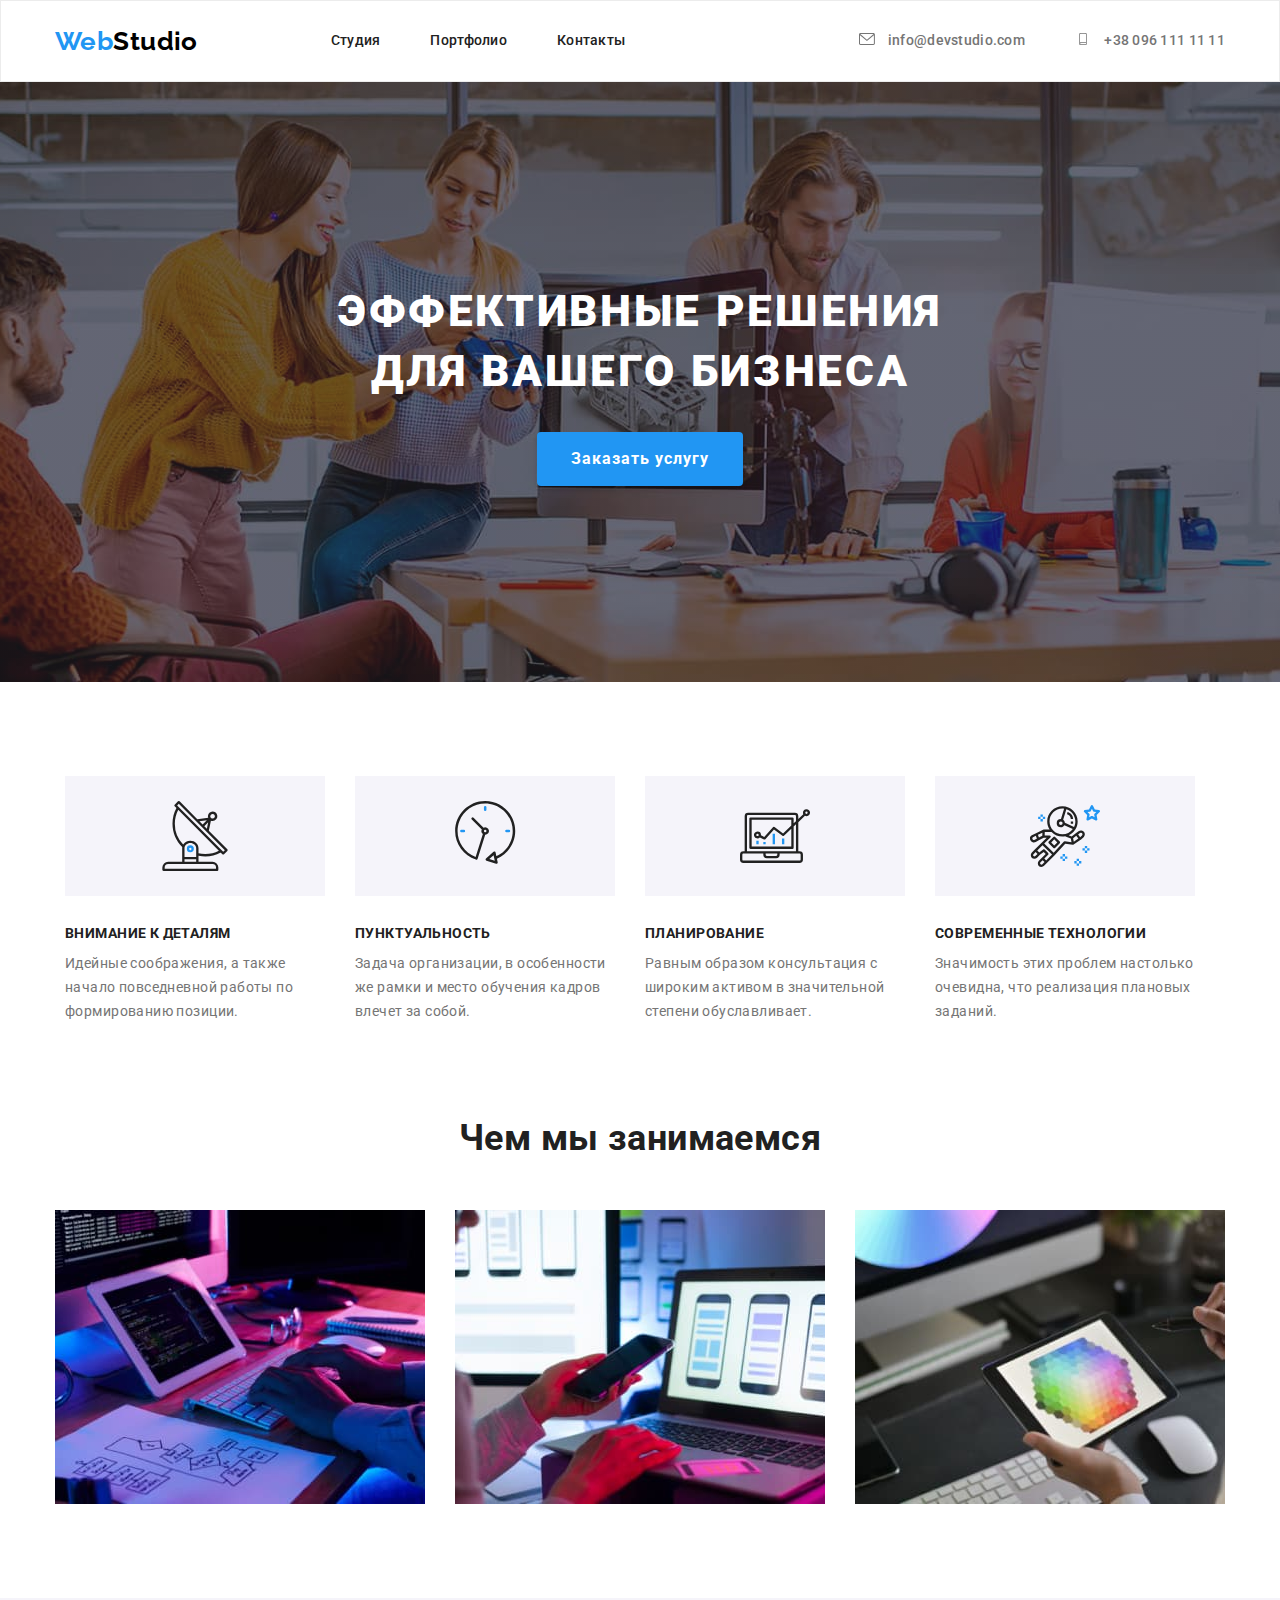
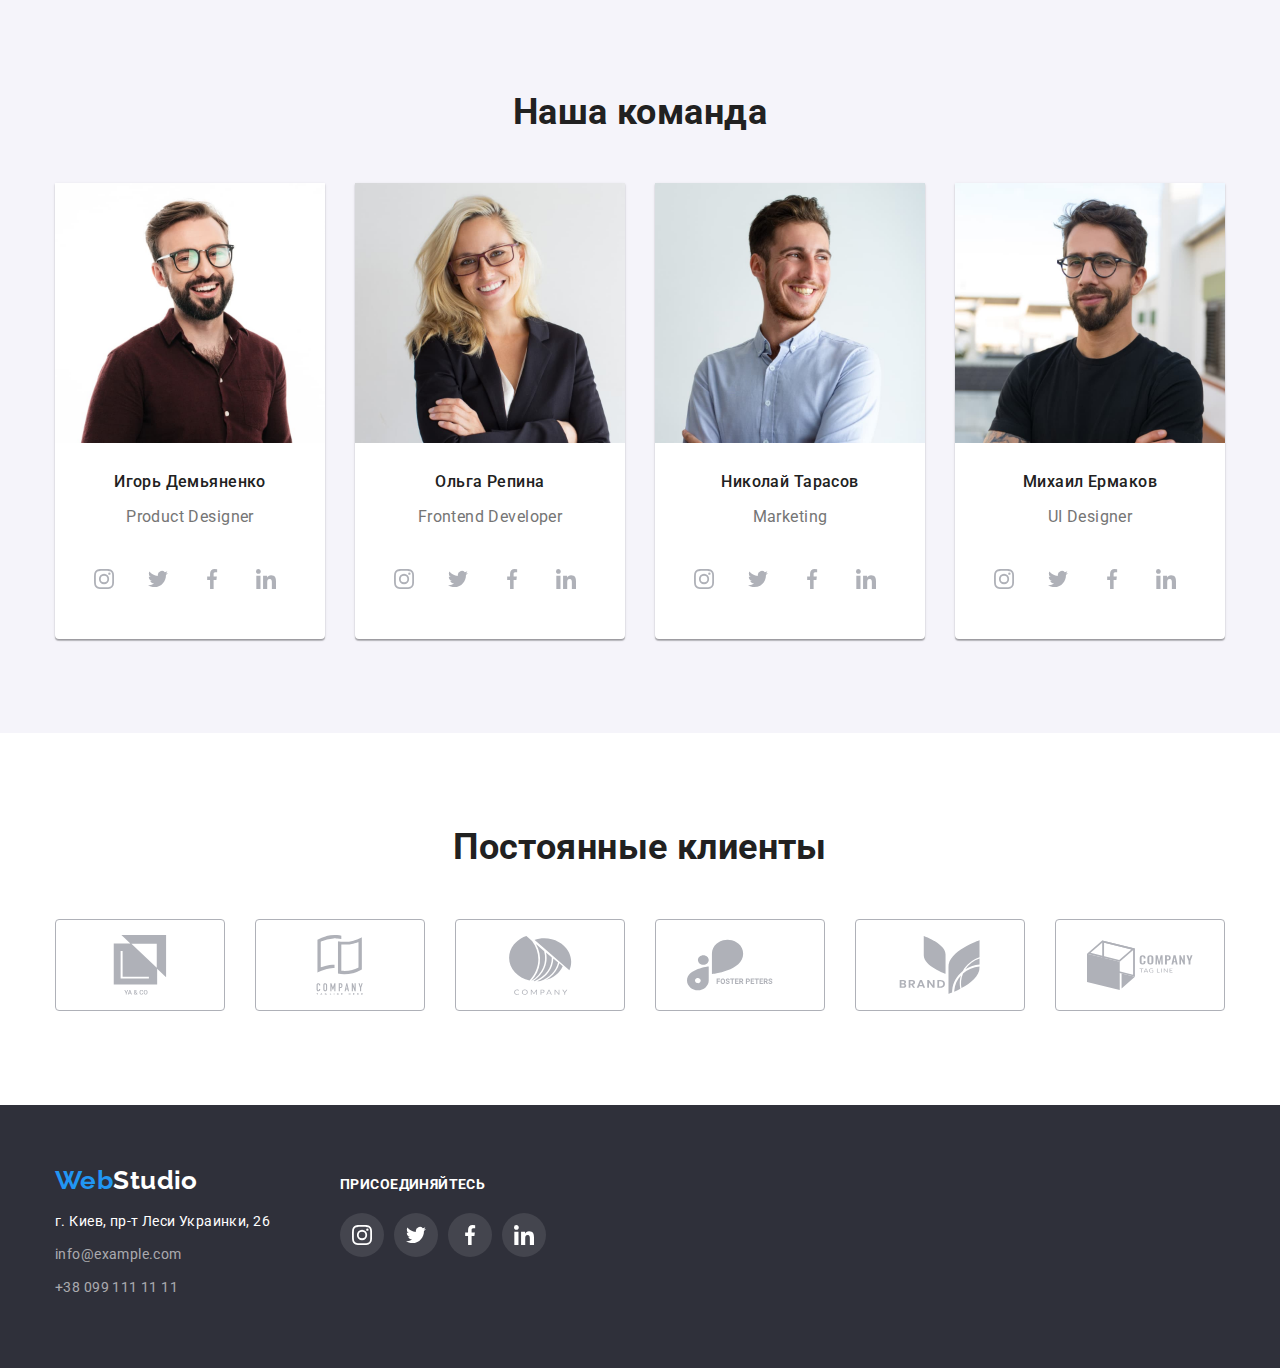
==== index.html @ 0ee46c75 "Копирование ДЗ/4" ====
<!DOCTYPE html>
<html lang="ru">
<head>
    <meta charset="UTF-8">
    <meta http-equiv="X-UA-Compatible" content="IE=edge">
    <meta name="viewport" content="width=device-width, initial-scale=1.0">
    <title lang="en">WebStudio</title>
    <link href="https://fonts.googleapis.com/css2?family=Raleway:wght@700&family=Roboto:wght@400;500;700;900&display=swap" rel="stylesheet"/>
    <link rel="stylesheet" href="https://cdnjs.cloudflare.com/ajax/libs/modern-normalize/1.1.0/modern-normalize.min.css"/>
    <link rel="stylesheet" href="./css/styles.css"/>
</head>

    <body>

    <!-- Шапка сайта -->
    <header class="page-header">
    <div class="container navigation">
    <nav class="navigation">
     <a class="logo-header" href="./index.html" lang="en"><span class="web">Web</span>Studio</a>
        <ul class="site-nav list">
            <li class="nav-item"><a class="nav-link" href="./index.html">Студия</a></li>
            <li class="nav-item"><a class="nav-link" href="./portfolio.html">Портфолио</a></li>
            <li class="nav-item"><a class="nav-link" href="">Контакты</a></li>
        </ul>
        </nav>

        <ul class="contacts">
            <li class="item">
                <a class="link" href="mailto:info@devstudio.com">
                    <svg class="link-icon" width="16" height="12">
                        <use href="./images/sprite.svg#envelope"></use>
                    </svg>
                    info@devstudio.com</a>
            </li>

            <li class="item">
                <a class="link" href="tel:+380961111111">
                    <svg class="link-icon" width="16" height="12">
                        <use href="./images/sprite.svg#smartphone"></use>
                    </svg>
                    +38 096 111 11 11</a>
            </li>
        </ul>
    </div>
    </header>

    <!-- Main section -->
    <main class="main">
    <!-- Герой -->
    <section class="hero">
        <div class="container">
            <h1 class="hero-title">Эффективные решения <br/>для вашего бизнеса</h1>
            <button class="hero-button" type="button">Заказать услугу</button>
        </div>
    </section>

    <!-- Особенности -->
    <section class="section">
        <div class="container">
            <h2 class="hide">Особенности</h2>
            <!-- скрыть -->
            <ul class="features">
                <li class="features-list ">
                    <div class="thumb">
                        <svg class ="thumb-icon" width="70" height="70">
                            <use href="./images/sprite.svg#antenna"></use>
                        </svg>
                    </div>
                <h3 class="features-title">Внимание к деталям</h3>
                <p class="features-text">Идейные соображения, а также начало повседневной работы по формированию позиции.</p>
                </li>

                <li class="features-list">
                    <div class="thumb">
                        <svg class="thumb-icon" width="70" height="70">
                            <use href="./images/sprite.svg#clock"></use>
                        </svg>
                    </div>
                <h3 class="features-title">Пунктуальность</h3>
                <p class="features-text">Задача организации, в особенности же рамки и место обучения кадров влечет за собой.</p>
                </li>

                <li class="features-list">
                    <div class="thumb">
                        <svg class="thumb-icon" width="70" height="70">
                            <use href="./images/sprite.svg#diagram"></use>
                        </svg>
                    </div>
                <h3 class="features-title">Планирование</h3>
                <p class="features-text">Равным образом консультация с широким активом в значительной степени обуславливает.</p>
                </li>
                
                <li class="features-list">
                    <div class="thumb">
                        <svg class="thumb-icon" width="70" height="70">
                            <use href="./images/sprite.svg#astronaut"></use>
                        </svg>
                    </div>
                <h3 class="features-title">Современные технологии</h3>
                <p class="features-text">Значимость этих проблем настолько очевидна, что реализация плановых заданий.</p>
                </li>
            </ul>
        </div>
    </section>

    <!-- Вид работы -->
    <section class="section work">
        <div class="container">
            <h2 class="work-title">Чем мы занимаемся</h2>
            <ul class="work-list">
                <li class="work-item">
                    <img src="./images/box1.jpg" alt="разработчик пишет код" width="370" height="294">
                </li>

                <li class="work-item" >
                    <img src="./images/box2.jpg" alt="сотрудник создает мобильное приложение" width="370" height="294">
                </li>

                <li class="work-item">
                    <img src="./images/box3.jpg" alt="сотрудник работает с цветовой палитрой для дизайна" width="370" height="294">
                </li>
            </ul>
        </div>
    </section>

    <!-- Команда -->
    <section class="section team">
        <div class="container">
            <h2 class="team-title">Наша команда</h2>
            <ul class="team-list">
                <li class="team-item">
                    <div class="team-card">
                    <a class="team-img" href=""><img src="./images/img1.jpg" alt="Игорь Демьяненко" width="270" height="260"></a>
                    </div>
                    <h3 class="employee">Игорь Демьяненко</h3>
                    <p class="team-text" lang="en">Product Designer</p>

                    <div class="team-link">
                    <a href="">
                    <svg class="team-icon" width="44" height="44">
                        <use width="20" height="20" x="12" y="12" href="./images/sprite.svg#instagram"></use>
                    </svg>
                    </a>

                    <a href="">
                    <svg class="team-icon" width="44" height="44">
                        <use width="20" height="20" x="12" y="12" href="./images/sprite.svg#twitter" ></use>
                    </svg>
                    </a>

                    <a href="">
                    <svg class="team-icon" width="44" height="44">
                        <use width="20" height="20" x="12" y="12" href="./images/sprite.svg#facebook"></use>
                    </svg>
                    </a>

                    <a href="">
                    <svg class="team-icon" width="44" height="44">
                        <use width="20" height="20" x="12" y="12" href="./images/sprite.svg#linkedin"></use>
                    </svg>
                    </a>
                    </div>
                </li>

                <li class="team-item">
                    <div class="team-card">
                    <a class="team-img" href=""><img src="./images/img2.jpg" alt="Ольга Репина" width="270" height="260"></a>
                    </div>
                    <h3 class="employee">Ольга Репина</h3>
                    <p class="team-text" lang="en">Frontend Developer</p>

                    <div class="team-link">
                        <a href="">
                            <svg class="team-icon" width="44" height="44">
                                <use width="20" height="20" x="12" y="12" href="./images/sprite.svg#instagram"></use>
                            </svg>
                        </a>
                    
                        <a href="">
                            <svg class="team-icon" width="44" height="44">
                                <use width="20" height="20" x="12" y="12" href="./images/sprite.svg#twitter"></use>
                            </svg>
                        </a>
                    
                        <a href="">
                            <svg class="team-icon" width="44" height="44">
                                <use width="20" height="20" x="12" y="12" href="./images/sprite.svg#facebook"></use>
                            </svg>
                        </a>
                    
                        <a href="">
                            <svg class="team-icon" width="44" height="44">
                                <use width="20" height="20" x="12" y="12" href="./images/sprite.svg#linkedin"></use>
                            </svg>
                        </a>
                    </div>
                </li>

                <li class="team-item">
                    <div class="team-card">
                    <a class="team-img" href=""><img src="./images/img3.jpg" alt="Николай Тарасов" width="270" height="260"></a>
                    </div>
                    <h3 class="employee">Николай Тарасов</h3>
                    <p class="team-text" lang="en">Marketing</p>

                    <div class="team-link">
                        <a href="">
                            <svg class="team-icon" width="44" height="44">
                                <use width="20" height="20" x="12" y="12" href="./images/sprite.svg#instagram"></use>
                            </svg>
                        </a>
                    
                        <a href="">
                            <svg class="team-icon" width="44" height="44">
                                <use width="20" height="20" x="12" y="12" href="./images/sprite.svg#twitter"></use>
                            </svg>
                        </a>
                    
                        <a href="">
                            <svg class="team-icon" width="44" height="44">
                                <use width="20" height="20" x="12" y="12" href="./images/sprite.svg#facebook"></use>
                            </svg>
                        </a>
                    
                        <a href="">
                            <svg class="team-icon" width="44" height="44">
                                <use width="20" height="20" x="12" y="12" href="./images/sprite.svg#linkedin"></use>
                            </svg>
                        </a>
                    </div>
                </li>

                <li class="team-item">
                    <div class="team-card">
                    <a class="team-img" href=""><img src="./images/img4.jpg" alt="Михаил Ермаков" width="270" height="260"></a>
                    </div>
                    <h3 class="employee">Михаил Ермаков</h3>
                    <p class="team-text" lang="en">UI Designer</p>

                    <div class="team-link">
                        <a href="">
                            <svg class="team-icon" width="44" height="44">
                                <use width="20" height="20" x="12" y="12" href="./images/sprite.svg#instagram"></use>
                            </svg>
                        </a>
                    
                        <a href="">
                            <svg class="team-icon" width="44" height="44">
                                <use width="20" height="20" x="12" y="12" href="./images/sprite.svg#twitter"></use>
                            </svg>
                        </a>
                    
                        <a href="">
                            <svg class="team-icon" width="44" height="44">
                                <use width="20" height="20" x="12" y="12" href="./images/sprite.svg#facebook"></use>
                            </svg>
                        </a>
                    
                        <a href="">
                            <svg class="team-icon" width="44" height="44">
                                <use width="20" height="20" x="12" y="12" href="./images/sprite.svg#linkedin"></use>
                            </svg>
                        </a>
                    </div>
                </li>
            </ul>
        </div>
    </section>

    <!-- Клиенты -->
    <section class="section">
        <div class="container">
            <h2 class="client-title">Постоянные клиенты</h2>
                <ul class="client-list">
                    <li class="client-item">
                    <a class="client-link" href="">
                        <svg class="client-icon" width="106" height="60">
                            <use href="./images/sprite.svg#client1"></use>
                        </svg>
                    </a>
                    </li>

                    <li class="client-item"> 
                        <a class="client-link" href="">
                        <svg class="client-icon" width="106" height="60">
                            <use href="./images/sprite.svg#client2"></use>
                        </svg>
                        </a>
                    </li>

                    <li class="client-item" >
                        <a class="client-link" href="">
                        <svg class="client-icon" width="106" height="60">
                            <use href="./images/sprite.svg#client3"></use>
                        </svg>
                        </a>
                    </li>

                    <li class="client-item">
                        <a class="client-link" href="">
                        <svg class="client-icon" width="106" height="60">
                            <use href="./images/sprite.svg#client4"></use>
                        </svg>
                        </a>
                    </li>

                    <li class="client-item">
                        <a class="client-link" href="">
                        <svg class="client-icon" width="106" height="60">
                            <use href="./images/sprite.svg#client5"></use>
                        </svg>
                        </a>
                    </li>

                    <li class="client-item">
                        <a class="client-link" href="">
                        <svg class="client-icon" width="106" height="60">
                            <use href="./images/sprite.svg#client6"></use>
                        </svg>
                        </a>
                    </li>
                </ul>
        </div>
    </section>
    </main>

    <!-- Подвал -->
    <footer class="page-footer">
        <div class="container footer">

        <div class="contact">
        <a class="logo-footer" href="./index.html" lang="en"><span class="web">Web</span>Studio</a>
        <address>
        <ul class="contacts-footer">
            <li class="footer-item">
                <a class="footer-link" href="https://goo.gl/maps/CdvJLRiEL6Q8Smko8"
                target="_blank" rel="noreferrer noopener">
                <span class="location">г. Киев, пр-т Леси Украинки, 26</span></a>
            </li>

            <li class="footer-item">
                <a class="footer-link" href="mailto:info@example.com">info@example.com</a>
            </li>

            <li class="footer-item">
                <a class="footer-link" href="tel:+380991111111">+38 099 111 11 11</a>
            </li>
        </ul>
        </address>
        </div>

        <div class="footer-social">
        <p class="join-title">присоединяйтесь</p>
        <ul class="join">
            <li class="join-item">
            <a class="join-link" href="">
                <svg class="join-icon" width="44" height="44">
                    <use width="20" height="20" x="12" y="12" href="./images/sprite.svg#instagram"></use>
                </svg>
            </a>
            </li>
        
            <li class="join-item">
            <a class="join-link" href="">
                <svg class="join-icon" width="44" height="44">
                    <use width="20" height="20" x="12" y="12" href="./images/sprite.svg#twitter"></use>
                </svg>
            </a>
            </li>

            <li class="join-item">
            <a class="join-link" href="">
                <svg class="join-icon" width="44" height="44">
                    <use width="20" height="20" x="12" y="12" href="./images/sprite.svg#facebook"></use>
                </svg>
            </a>
            </li>

            <li class="join-item">
            <a class="join-link" href="">
                <svg class="join-icon" width="44" height="44">
                    <use width="20" height="20" x="12" y="12" href="./images/sprite.svg#linkedin"></use>
                </svg>
            </a>
            </li>
        </ul>
        </div>

        </div>
    </footer>

    </body>
</html>
---- css/styles.css ----
:root {
  --logo-color: #000000;
  --title-color: #212121;
  --text-color: #757575;
  --white-color: #ffffff;
  --accent-color: #2196f3;
  --secondary-color: #2f303a;
  --background-color: #f5f4fa;
  --border-color: #ececec;
}

/* HTML box */
html {
  box-sizing: border-box;
}

*,
*::before,
*::after {
  box-sizing: inherit;
}

/* Container */
.container {
  width: 1200px;
  margin: auto;
  padding-right: 15px;
  padding-left: 15px;
}

/* Section */
.section {
  padding-top: 94px;
  padding-bottom: 94px;
}

/* BODY */
body {
  background-color: var(--white-color);
  color: var(--text-color);
  font-family: Roboto, sans-serif;
  font-size: 14px;
  line-height: 1.71;
  letter-spacing: 0.03em;
}

li {
  list-style: none;
}

a {
  text-decoration: none;
}

img {
  display: block;
  max-width: 100%;
  height: auto;
}

.hide {
  display: none;
}

/* Header */
.page-header {
  border: 1px solid var(--border-color);
}

/* Logo */
.navigation {
  display: flex;
  align-items: center;
  height: 80px;
}

.logo-header {
  color: var(--logo-color);
  font-family: Raleway, sans-serif;
  font-weight: 700;
  font-size: 26px;
  line-height: 1.19;

  margin-bottom: 0px;
}

.web {
  color: var(--accent-color);
  font-family: Raleway, sans-serif;
}

/* Site nav */
.site-nav {
  display: flex;
  margin-left: 93px;
}

.site-nav .nav-item + .nav-item {
  margin-left: 50px;
}

.site-nav .nav-link {
  color: var(--title-color);
  font-weight: 500;
  font-size: 14px;
  line-height: 1.14;
  letter-spacing: 0.02em;

  display: block;
  margin-bottom: 0px;
}

.site-nav .nav-link:hover,
.site-nav .nav-link:focus,
.contacts .link:hover,
.contacts .link:focus {
  color: var(--accent-color);
  fill: #2196f3;
}

/* Contacts */
.contacts .item + .item {
  margin-left: 50px;
}

.contacts .link-icon {
  margin-right: 10px;
}

.contacts {
  display: flex;
  margin-top: 0;
  margin-bottom: 0;
  margin-left: auto;
}

.contacts .link {
  color: var(--text-color);
  font-weight: 500;
  font-size: 14px;
  line-height: 1.14;
  letter-spacing: 0.02em;

  fill: #757575;
}

/* Стили для index.html */

/* Hero */
.hero {
  background-color: var(--secondary-color);
  max-width: 1600px;
  height: 600px;
  text-align: center;
  margin: 0 auto;
  padding: 200px 0px;

  background-image: linear-gradient(to right, rgba(47, 48, 58, 0.4), rgba(47, 48, 58, 0.4)),
    url(../images/bg.img.jpg);
  background-size: cover;
  background-repeat: no-repeat;
  background-position: center;
}

.hero-title {
  color: var(--white-color);
  font-weight: 900;
  font-size: 44px;
  line-height: 1.36;
  letter-spacing: 0.06em;
  text-transform: uppercase;

  margin-top: 0;
  margin-bottom: 30px;
}

/* Button */
.hero-button {
  background-color: var(--accent-color);
  color: var(--white-color);
  font-weight: 700;
  font-size: 16px;
  line-height: 1.87;
  text-align: center;
  letter-spacing: 0.06em;

  display: block;
  cursor: pointer;
  border-radius: 4px;
  margin-right: auto;
  margin-left: auto;
  padding: 10px 32px;
  min-width: 200px;
  border-color: transparent;
  box-shadow: 0px 4px 4px rgba(0, 0, 0, 0.15);
}

.hero-button:hover,
.hero-button:focus {
  border-radius: 4px;
  background-color: #188ce8;
  box-shadow: 0px 4px 4px rgba(0, 0, 0, 0.15);
}

/* Features */
.features {
  display: flex;
  flex-wrap: wrap;
  margin-top: 0;
  margin-bottom: 0;
  margin-left: -30px;
}

.features > .features-list {
  flex-basis: calc(100% / 4 - 30px);
}

.features > .features-list + .features-list {
  margin-left: 30px;
}

.thumb {
  content: '';
  display: flex;
  flex-direction: column;
  justify-content: center;
  align-items: center;
  height: 120px;
  margin-bottom: 30px;
  background-color: var(--background-color);
}

.features-title {
  color: var(--title-color);
  font-weight: 700;
  font-size: 14px;
  line-height: 1.14;
  text-transform: uppercase;

  margin-top: 0;
  margin-bottom: 10px;
}

.features-text {
  color: var(--text-color);
  font-size: 14px;
  line-height: 1.71;

  margin-top: 0;
  margin-bottom: 0;
}

/* Type of work */
.work {
  padding-top: 0;
}

.work-list {
  display: flex;
  margin-top: 0;
  margin-bottom: 0;
  padding-left: 0;
}

.work-list > .work-item + .work-item {
  margin-left: 30px;
}

.work-title {
  color: var(--title-color);
  font-weight: 700;
  font-size: 36px;
  line-height: 1.16;
  text-align: center;

  margin-top: 0;
  margin-bottom: 50px;
}

/* Team */
.team-title {
  color: var(--title-color);
  font-weight: 700;
  font-size: 36px;
  line-height: 1.16;
  text-align: center;

  margin-top: 0;
  margin-bottom: 50px;
}

.team {
  background-color: var(--background-color);
}

.team-list {
  display: flex;
  flex-wrap: wrap;
  margin: -15px;
  padding: 0;
}

.team-list > .team-item {
  width: 270px;
  margin: 15px;
  background-color: var(--white-color);
  box-shadow: 0px 1px 3px rgba(0, 0, 0, 0.12), 0px 1px 1px rgba(0, 0, 0, 0.14),
    0px 2px 1px rgba(0, 0, 0, 0.2);
  border-radius: 0px 0px 4px 4px;
}

.employee {
  color: var(--title-color);
  font-weight: 500;
  font-size: 16px;
  line-height: 1.18;
  text-align: center;

  margin-top: 30px;
  margin-bottom: 10px;
}

.team-text {
  color: var(--text-color);
  font-size: 16px;
  line-height: 1.18;
  text-align: center;

  margin-bottom: 30px;
}

/* Social links */
.team-link {
  display: flex;
  justify-content: center;
  margin-bottom: 30px;
}

.team-icon {
  border-radius: 50%;
  margin-right: 10px;
  fill: #afb1b8;
}

.team-icon:hover,
.team-icon:focus {
  fill: #ffffff;
  background: #2196f3;
}

/* Client */
.client-title {
  color: var(--title-color);
  font-weight: 700;
  font-size: 36px;
  line-height: 1.16;
  text-align: center;

  margin-top: 0;
  margin-bottom: 50px;
}

.client-list {
  display: flex;
  justify-content: center;
  margin: 0;
  margin-left: -30px;
  padding-left: 0;
}

.client-list .client-item {
  flex-basis: calc(100 / 6 -30px);
  margin-left: 30px;
}

.client-list .client-link {
  width: 170px;
  height: 92px;
  border: 1px solid #afb1b8;
  border-radius: 4px;
  box-sizing: border-box;
  display: flex;
  justify-content: center;
  align-items: center;
}

.client-list .client-link {
  fill: #afb1b8;
}

.client-list .client-link:hover,
.client-list .client-link:focus {
  border: 1px solid #2196f3;
  fill: #2196f3;
}

/* Стили для portfolio.html*/

/* Portfolio buttons */
.filter {
  color: var(--title-color);
  font-weight: 500;
  font-size: 16px;
  line-height: 1.62;
  text-align: center;
  letter-spacing: 0.03em;

  display: flex;
  justify-content: center;
}

.filter .btn {
  margin-top: 94px;
  margin-right: 8px;
}

.btn {
  border-radius: 4px;
  padding: 6px 22px;
  border-color: transparent;
  box-shadow: 0px 3px 1px rgba(0, 0, 0, 0.1), 0px 1px 2px rgba(0, 0, 0, 0.08),
    0px 2px 2px rgba(0, 0, 0, 0.12);
}

.filter :hover,
.filter :focus {
  background-color: var(--accent-color);
  color: var(--white-color);
  cursor: pointer;
  border-radius: 4px;
}

/* Portfolio */
.card-set {
  display: flex;
  flex-wrap: wrap;
  margin: -15px;
  padding: 0;
  /* flex-basis: calc(100 / 3 - 30px); */
}

.card-set > .card-item {
  width: 370px;
  margin: 15px;
  border: 1px solid var(--border-color);
}

.card-set > .card-item:hover {
  background-color: var(--white-color);
  box-shadow: 0px 1px 3px rgba(0, 0, 0, 0.12), 0px 1px 1px rgba(0, 0, 0, 0.14),
    0px 2px 1px rgba(0, 0, 0, 0.2);
  border-radius: 0px 0px 4px 4px;
}

.card-content {
  padding: 20px 24px;
}

.portfolio-title {
  color: var(--title-color);
  font-weight: 700;
  font-size: 18px;
  line-height: 2;
  letter-spacing: 0.06em;

  margin: 0;
  padding-top: 0;
  padding-bottom: 4px;
}

.portfolio-text {
  color: var(--text-color);
  font-size: 16px;
  line-height: 1.87;
  letter-spacing: 0.03em;

  margin: 0;
  padding-bottom: 0;
}

/* Footer */
.page-footer {
  background-color: var(--secondary-color);
  padding: 60px 0;
}

.logo-footer {
  color: var(--white-color);
  font-family: Raleway, sans-serif;
  font-weight: 700;
  font-size: 26px;
  line-height: 1.19;
  text-decoration: none;
  display: block;
}

.container.footer {
  display: flex;
  flex-wrap: wrap;
}

.footer-social {
  margin-top: 12px;
  margin-left: 70px;
}

.contacts-footer {
  margin-bottom: 0;
  padding-left: 0;
}

.contacts-footer .footer-link:hover,
.contacts-footer .footer-link:focus {
  color: var(--accent-color);
}

.location {
  color: var(--white-color);
  font-style: normal;
  font-size: 14px;
  line-height: 1.71;

  margin-top: 20px;
}

.contacts-footer .footer-link {
  color: rgba(255, 255, 255, 0.6);
  font-style: normal;
  font-size: 14px;
  line-height: 1.71;

  display: inline-block;
  margin-bottom: 9px;
}

/* Join */
.join-title {
  color: var(--white-color);
  font-weight: 700;
  font-size: 14px;
  line-height: 1.14;
  letter-spacing: 0.03em;
  text-transform: uppercase;
  margin-top: 0;
  margin-bottom: 20px;
}

.join {
  display: flex;
  flex-wrap: wrap;
  justify-content: center;
  margin: 0;
  padding: 0;
}

.join .join-item:not(:last-child) {
  margin-right: 10px;
}

.join-icon {
  border-radius: 50%;
  fill: #ffffff;
  background: rgba(255, 255, 255, 0.1);
}

.join-icon:hover,
.join-icon:focus {
  background: #2196f3;
  filter: drop-shadow(0px 4px 4px rgba(0, 0, 0, 0.25));
}
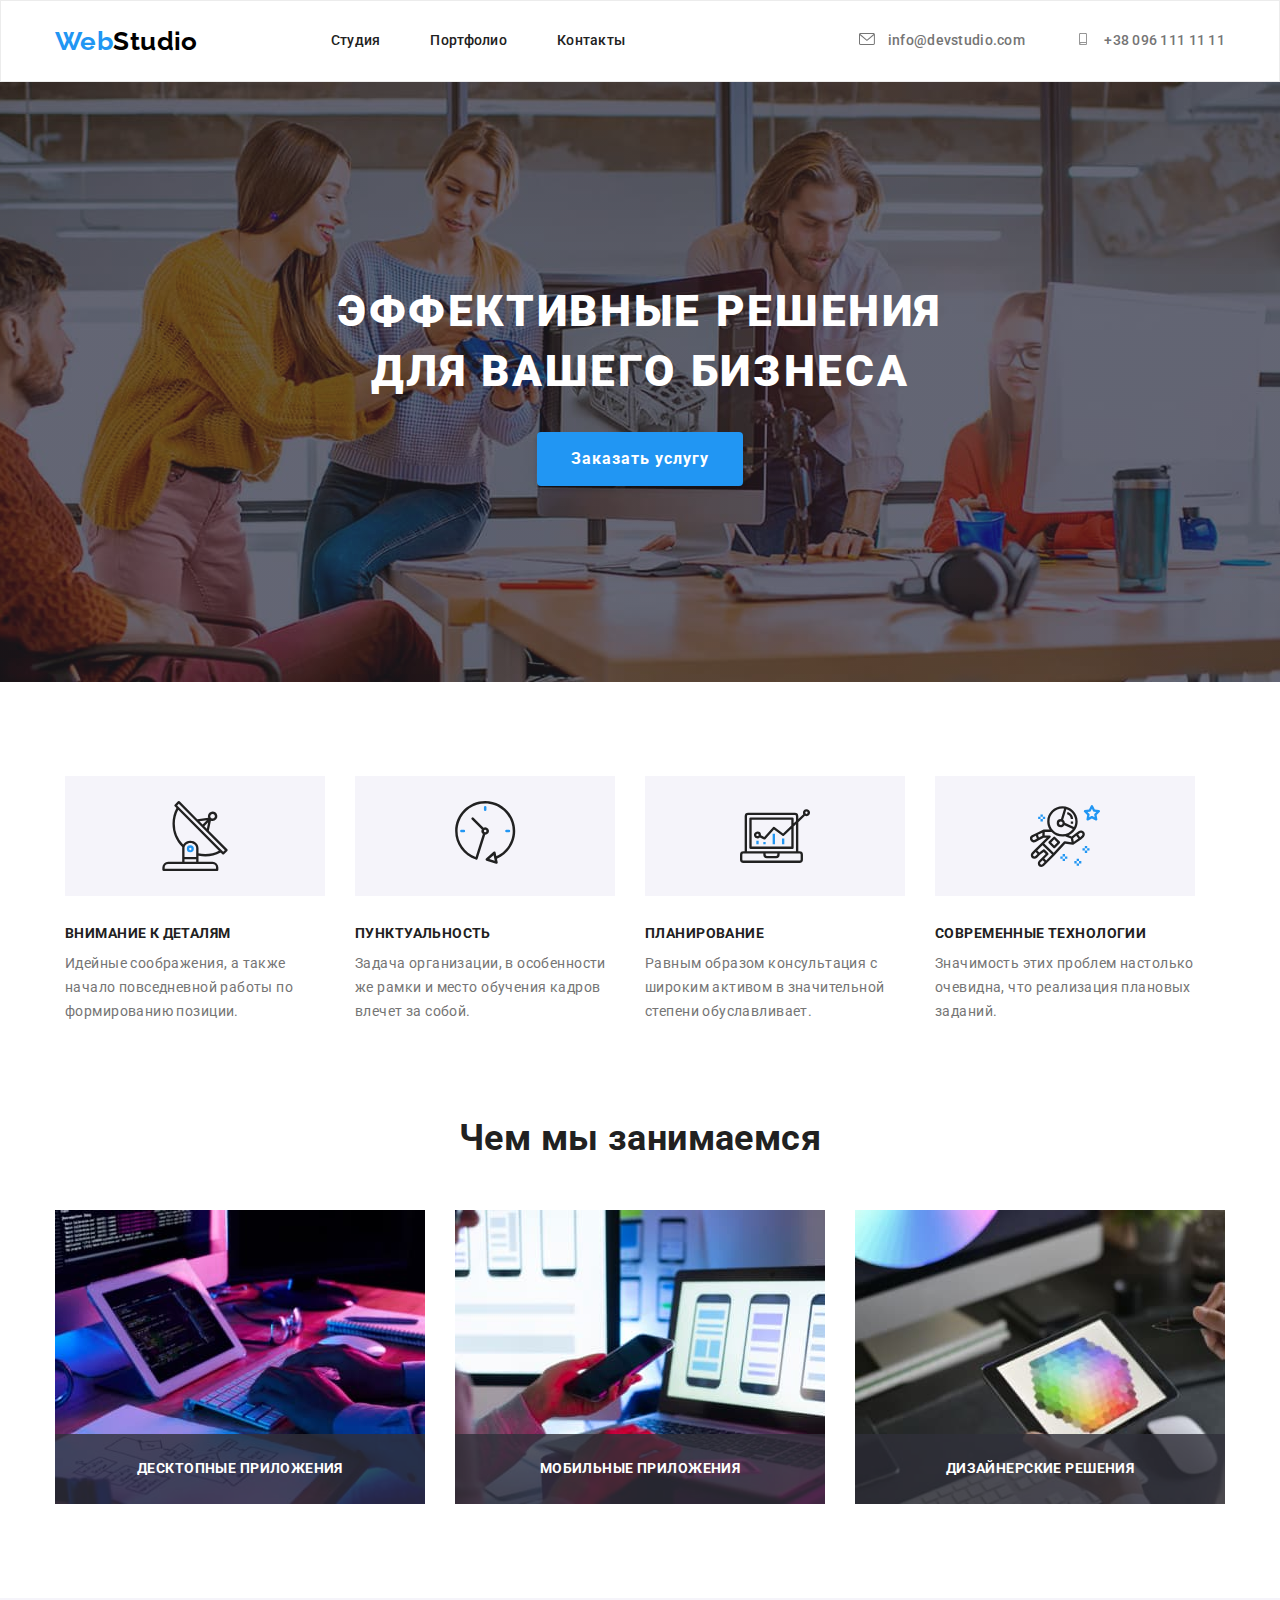
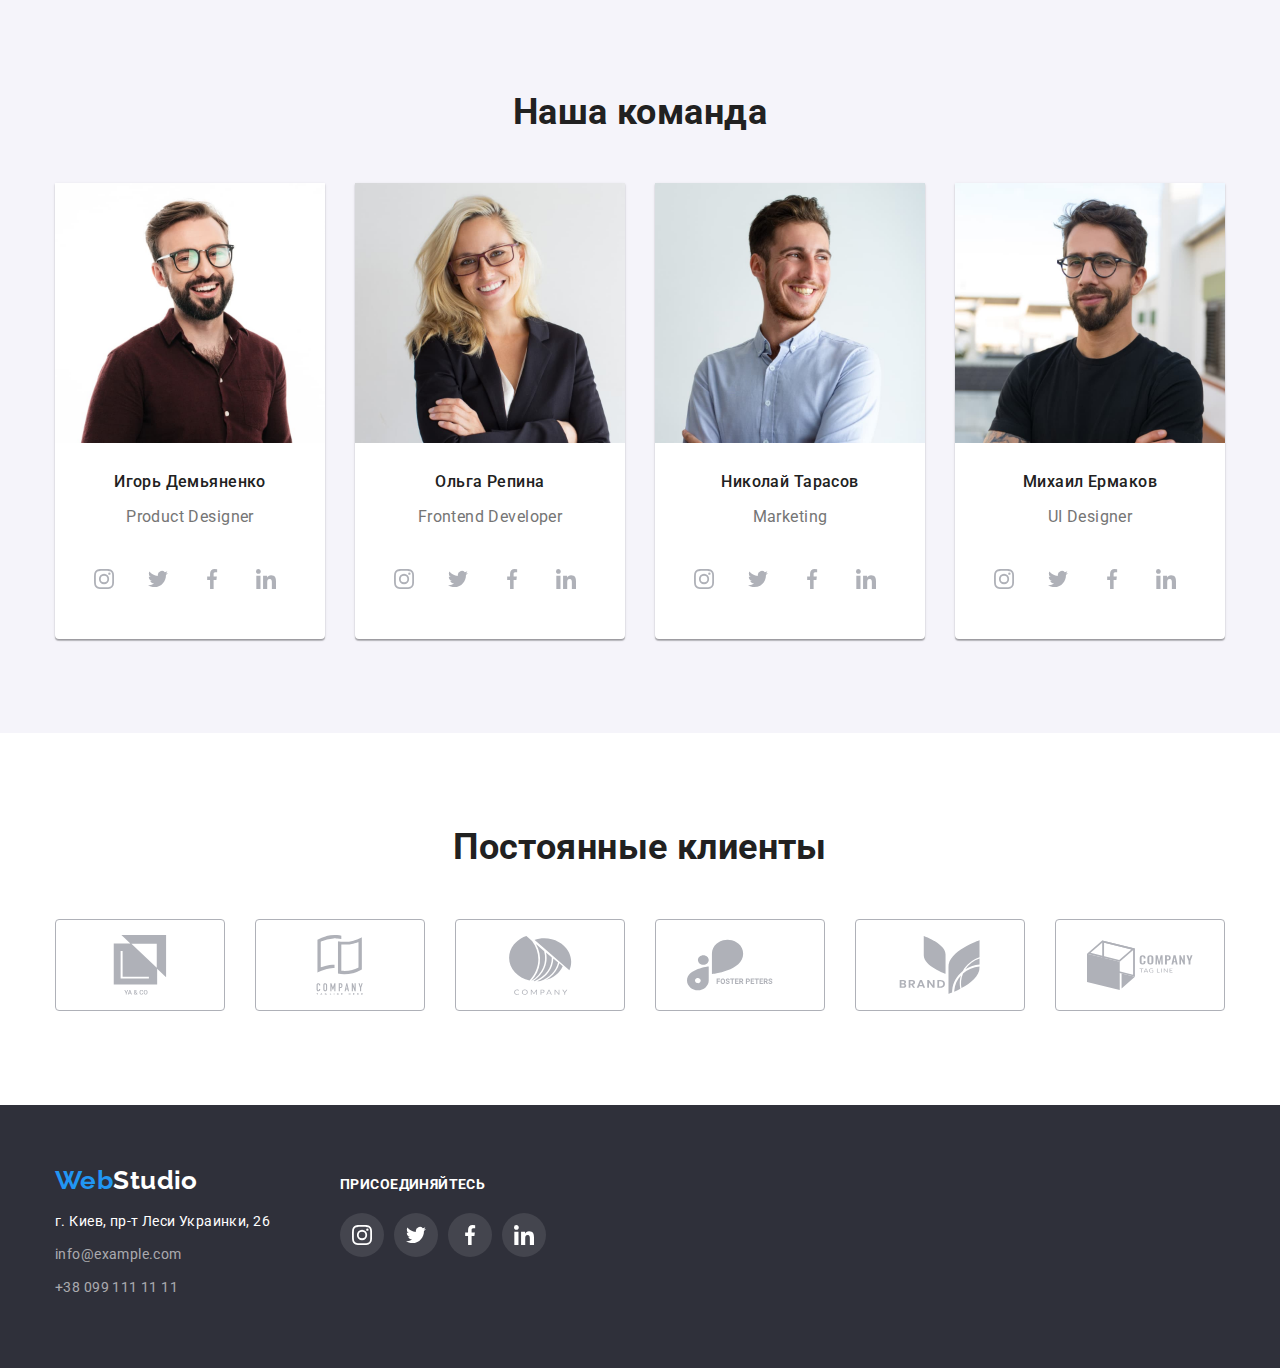
==== commit b2647229: "Текст с фоном спозиционирован" ====
--- a/index.html
+++ b/index.html
@@ -108,17 +108,26 @@
         <div class="container">
             <h2 class="work-title">Чем мы занимаемся</h2>
             <ul class="work-list">
+                <div class="work-thumb">
                 <li class="work-item">
                     <img src="./images/box1.jpg" alt="разработчик пишет код" width="370" height="294">
                 </li>
-
+                <p class="label">Десктопные приложения</p>
+                </div>
+
+                <div class="work-thumb" >
                 <li class="work-item" >
                     <img src="./images/box2.jpg" alt="сотрудник создает мобильное приложение" width="370" height="294">
                 </li>
-
+                <p class="label">Мобильные приложения</p>
+                </div>
+
+                <div class="work-thumb">
                 <li class="work-item">
                     <img src="./images/box3.jpg" alt="сотрудник работает с цветовой палитрой для дизайна" width="370" height="294">
                 </li>
+                <p class="label">Дизайнерские решения</p>
+                </div>
             </ul>
         </div>
     </section>
--- a/css/styles.css
+++ b/css/styles.css
@@ -262,7 +262,7 @@
   padding-left: 0;
 }
 
-.work-list > .work-item + .work-item {
+.work-list > .work-thumb + .work-thumb {
   margin-left: 30px;
 }
 
@@ -275,6 +275,39 @@
 
   margin-top: 0;
   margin-bottom: 50px;
+}
+
+.work-thumb {
+  position: relative;
+  display: flex;
+  justify-content: center;
+}
+
+.work-thumb::before {
+  content: '';
+  position: absolute;
+  display: block;
+  width: 100%;
+  height: 70px;
+  bottom: 0;
+  background-color: rgba(47, 47, 58, 0.8);
+}
+
+.work-thumb > .label {
+  position: absolute;
+  /* transform: translate(-50% 0); */
+  width: 100%;
+
+  margin: 0;
+  bottom: 27px;
+
+  color: var(--white-color);
+  font-weight: 700;
+  font-size: 14px;
+  line-height: 1.14;
+  letter-spacing: 0.03em;
+  text-align: center;
+  text-transform: uppercase;
 }
 
 /* Team */
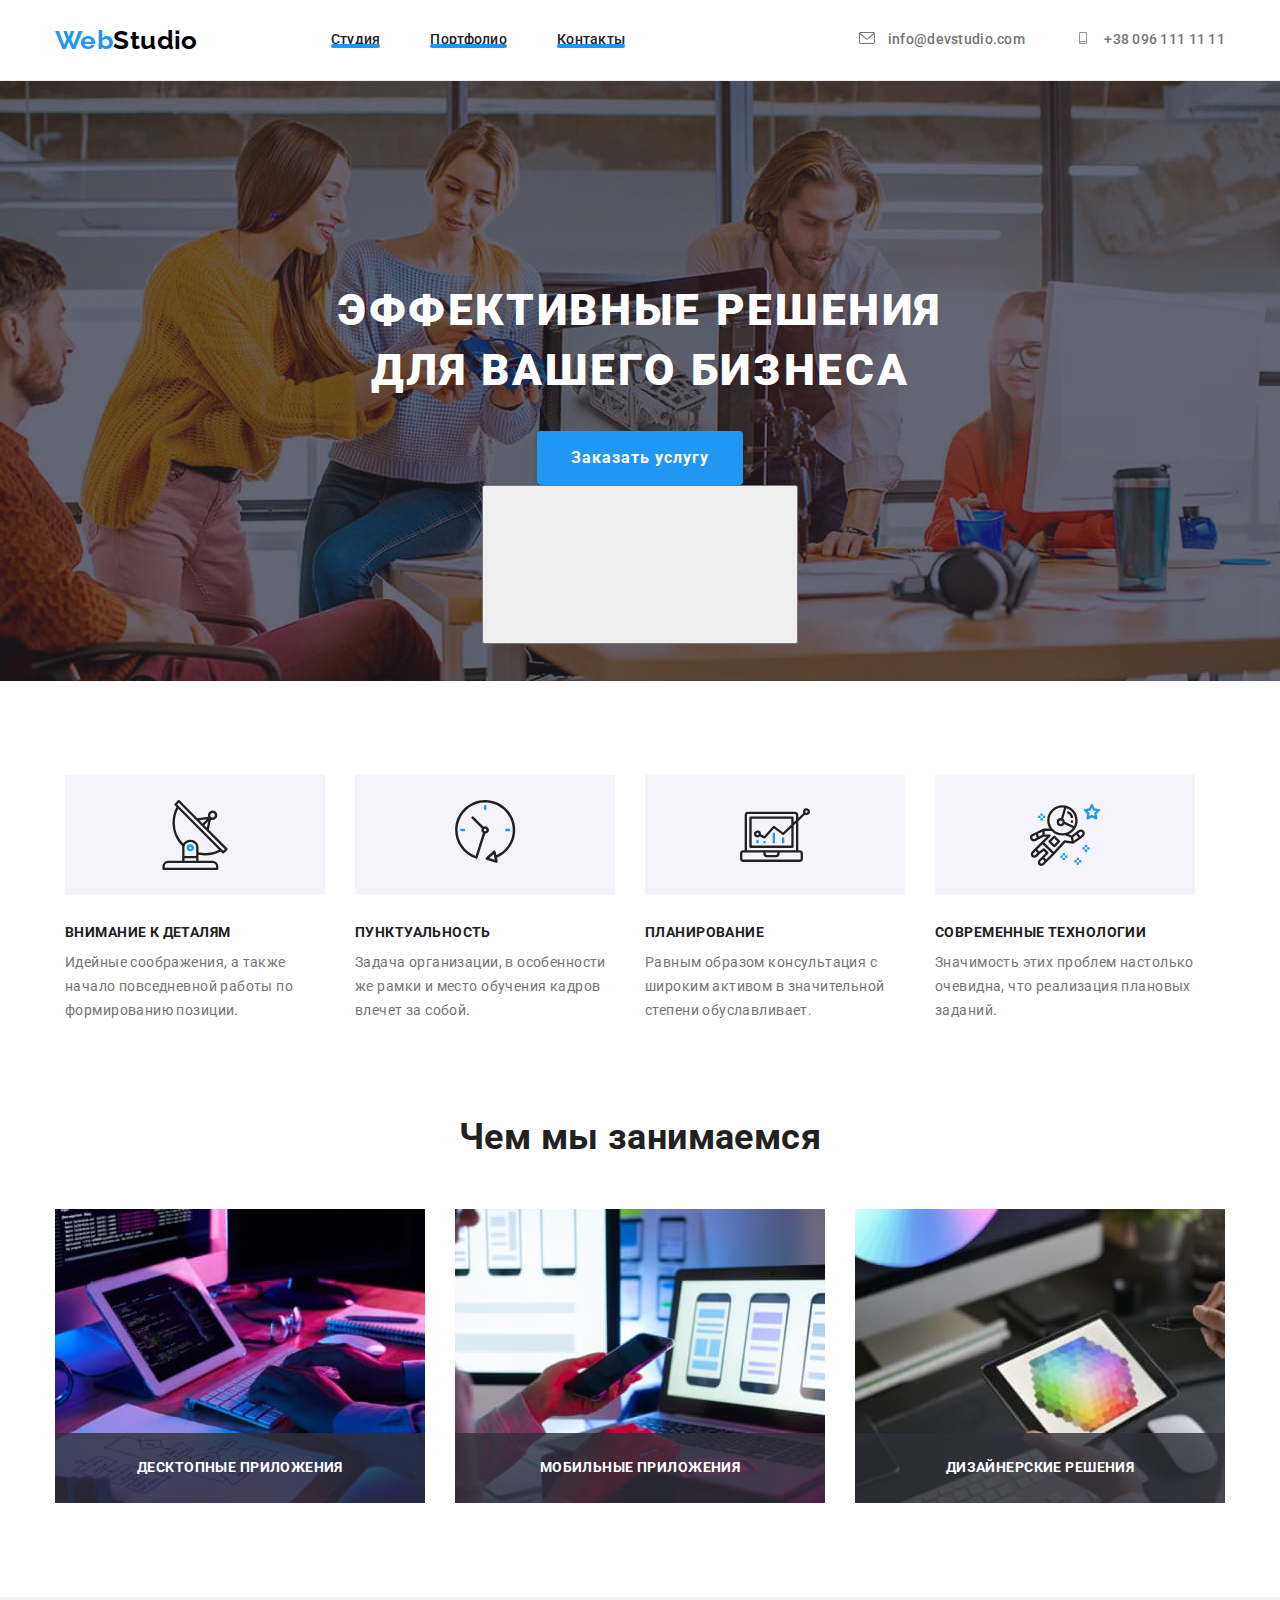
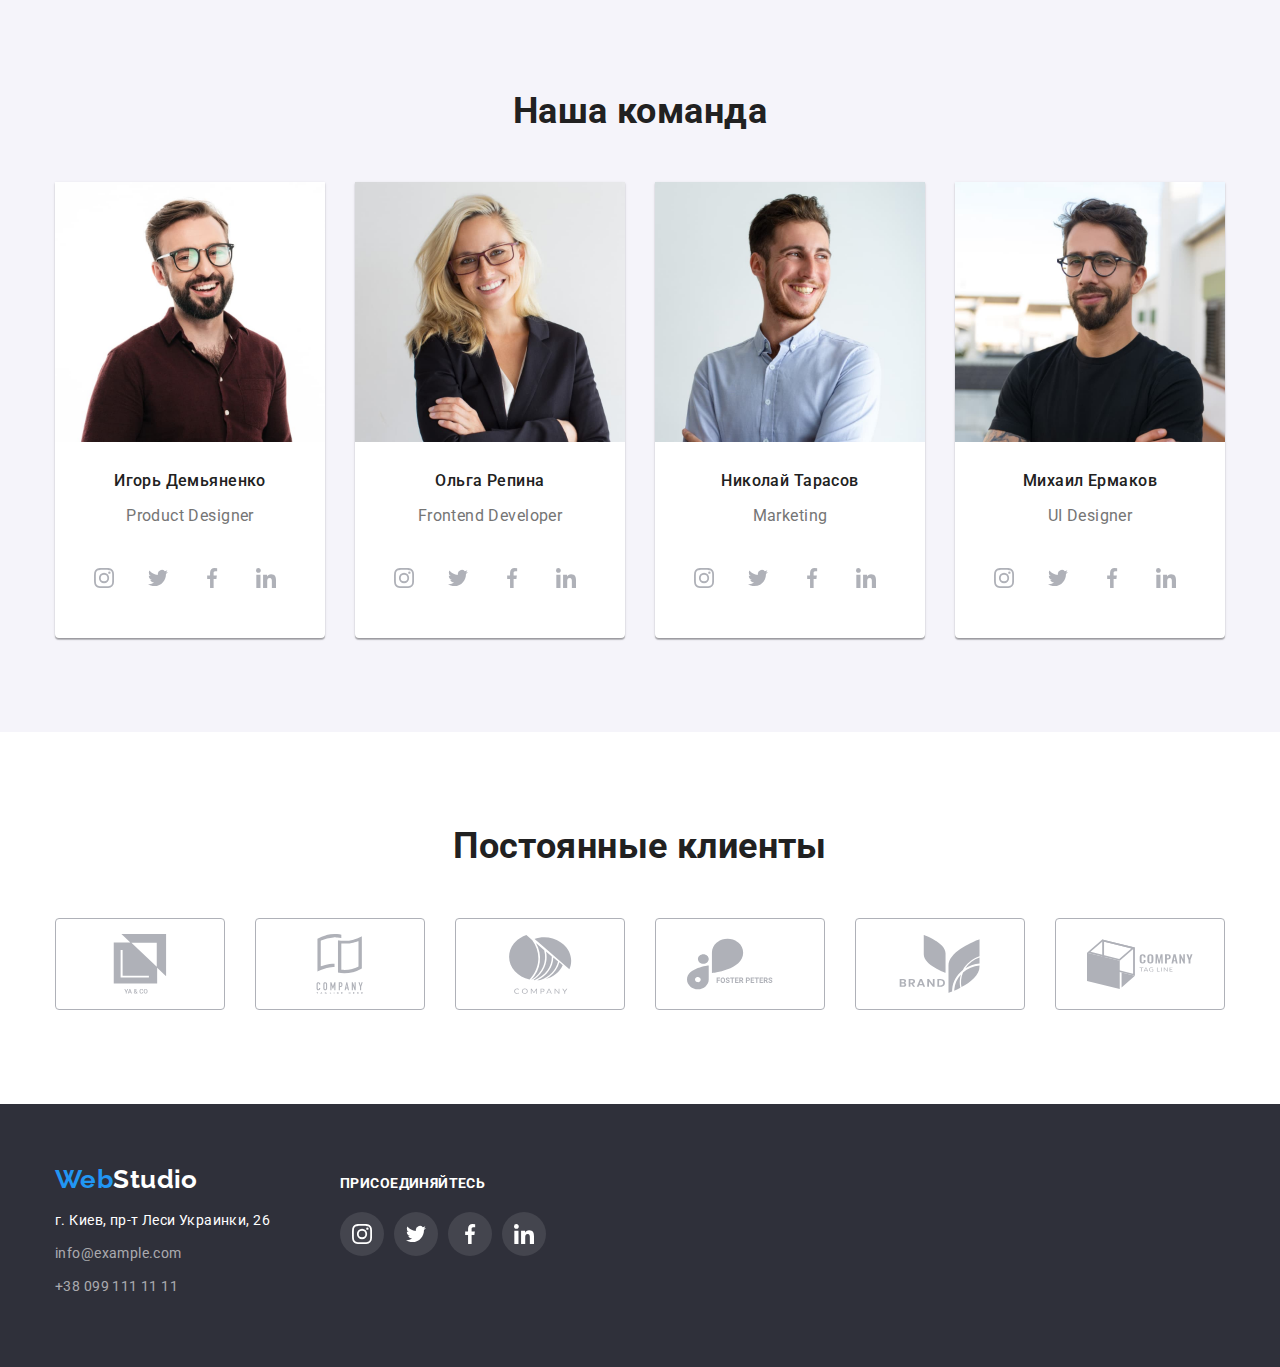
==== commit 49b47d2a: "02.01" ====
--- a/index.html
+++ b/index.html
@@ -51,6 +51,15 @@
         <div class="container">
             <h1 class="hero-title">Эффективные решения <br/>для вашего бизнеса</h1>
             <button class="hero-button" type="button">Заказать услугу</button>
+            <div class="backdrop is-hidden">
+                <div class="modal">
+                    <button class="close-button">
+                        <svg>
+                            <use></use>
+                        </svg>
+                    </button>
+                </div>
+            </div>
         </div>
     </section>
 
--- a/css/styles.css
+++ b/css/styles.css
@@ -7,6 +7,11 @@
   --secondary-color: #2f303a;
   --background-color: #f5f4fa;
   --border-color: #ececec;
+  --nav-icon: #757575;
+  --primary-icon: #afb1b8;
+  --secondary-icon: #2196f3;
+  --third-icon: #ffffff;
+  --transition: cubic-bezier(0.4, 0, 0.2, 1);
 }
 
 /* HTML box */
@@ -64,7 +69,7 @@
 
 /* Header */
 .page-header {
-  border: 1px solid var(--border-color);
+  border-bottom: 1px solid var(--border-color);
 }
 
 /* Logo */
@@ -108,6 +113,7 @@
 
   display: block;
   margin-bottom: 0px;
+  transition: color 250ms var(--transition);
 }
 
 .site-nav .nav-link:hover,
@@ -115,7 +121,23 @@
 .contacts .link:hover,
 .contacts .link:focus {
   color: var(--accent-color);
-  fill: #2196f3;
+  fill: var(--secondary-icon);
+}
+
+.site-nav .nav-link {
+  position: relative;
+}
+
+.site-nav .nav-link::after {
+  content: '';
+  position: absolute;
+  display: block;
+  bottom: 0;
+  left: 0;
+  width: 100%;
+  height: 4px;
+  background-color: var(--accent-color);
+  border-radius: 2px;
 }
 
 /* Contacts */
@@ -141,7 +163,8 @@
   line-height: 1.14;
   letter-spacing: 0.02em;
 
-  fill: #757575;
+  fill: var(--nav-icon);
+  transition: color 250ms var(--transition), fill 250ms var(--transition);
 }
 
 /* Стили для index.html */
@@ -287,19 +310,20 @@
   content: '';
   position: absolute;
   display: block;
+  bottom: 0;
+  left: 0;
   width: 100%;
   height: 70px;
-  bottom: 0;
   background-color: rgba(47, 47, 58, 0.8);
 }
 
 .work-thumb > .label {
   position: absolute;
-  /* transform: translate(-50% 0); */
+  bottom: 27px;
+  left: 50%;
+  transform: translate(-50%, 0);
   width: 100%;
-
   margin: 0;
-  bottom: 27px;
 
   color: var(--white-color);
   font-weight: 700;
@@ -372,13 +396,15 @@
 .team-icon {
   border-radius: 50%;
   margin-right: 10px;
-  fill: #afb1b8;
+  fill: var(--primary-icon);
+
+  transition: fill 250ms var(--transition), background-color 250ms var(--transition);
 }
 
 .team-icon:hover,
 .team-icon:focus {
-  fill: #ffffff;
-  background: #2196f3;
+  fill: var(--third-icon);
+  background-color: var(--secondary-icon);
 }
 
 /* Client */
@@ -409,22 +435,24 @@
 .client-list .client-link {
   width: 170px;
   height: 92px;
-  border: 1px solid #afb1b8;
+  border: 1px solid var(--primary-icon);
   border-radius: 4px;
   box-sizing: border-box;
   display: flex;
   justify-content: center;
   align-items: center;
+
+  transition: fill 250ms var(--transition), border 250ms var(--transition);
 }
 
 .client-list .client-link {
-  fill: #afb1b8;
+  fill: var(--primary-icon);
 }
 
 .client-list .client-link:hover,
 .client-list .client-link:focus {
-  border: 1px solid #2196f3;
-  fill: #2196f3;
+  border: 1px solid var(--secondary-icon);
+  fill: var(--secondary-icon);
 }
 
 /* Стили для portfolio.html*/
@@ -440,6 +468,8 @@
 
   display: flex;
   justify-content: center;
+  transition: color 250ms var(--transition), background-color 250ms var(--transition),
+    box-shadow 250ms var(--transition);
 }
 
 .filter .btn {
@@ -564,6 +594,7 @@
 
   display: inline-block;
   margin-bottom: 9px;
+  transition: color 250ms var(--transition);
 }
 
 /* Join */
@@ -592,12 +623,14 @@
 
 .join-icon {
   border-radius: 50%;
-  fill: #ffffff;
-  background: rgba(255, 255, 255, 0.1);
+  fill: var(--third-icon);
+  background-color: rgba(255, 255, 255, 0.1);
+
+  transition: fill 250ms var(--transition), background-color 250ms var(--transition);
 }
 
 .join-icon:hover,
 .join-icon:focus {
-  background: #2196f3;
+  background-color: var(--secondary-icon);
   filter: drop-shadow(0px 4px 4px rgba(0, 0, 0, 0.25));
 }
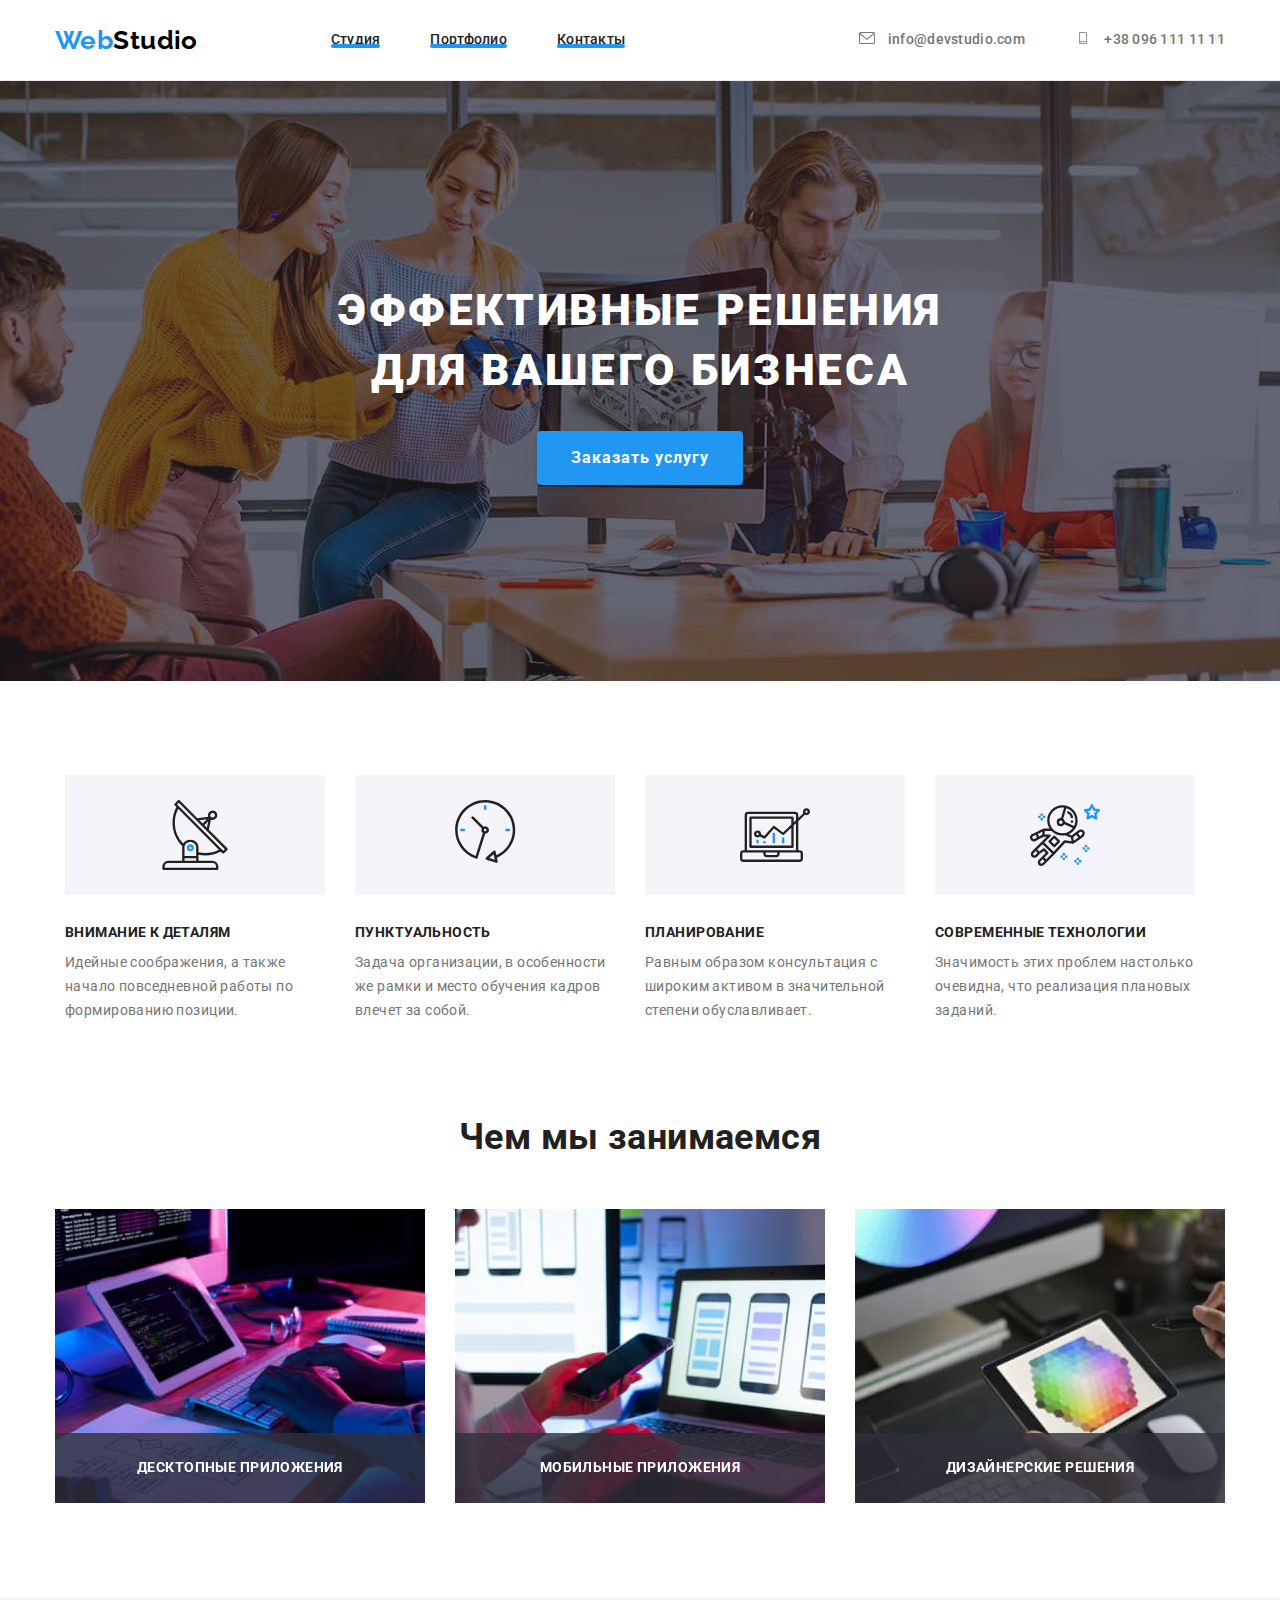
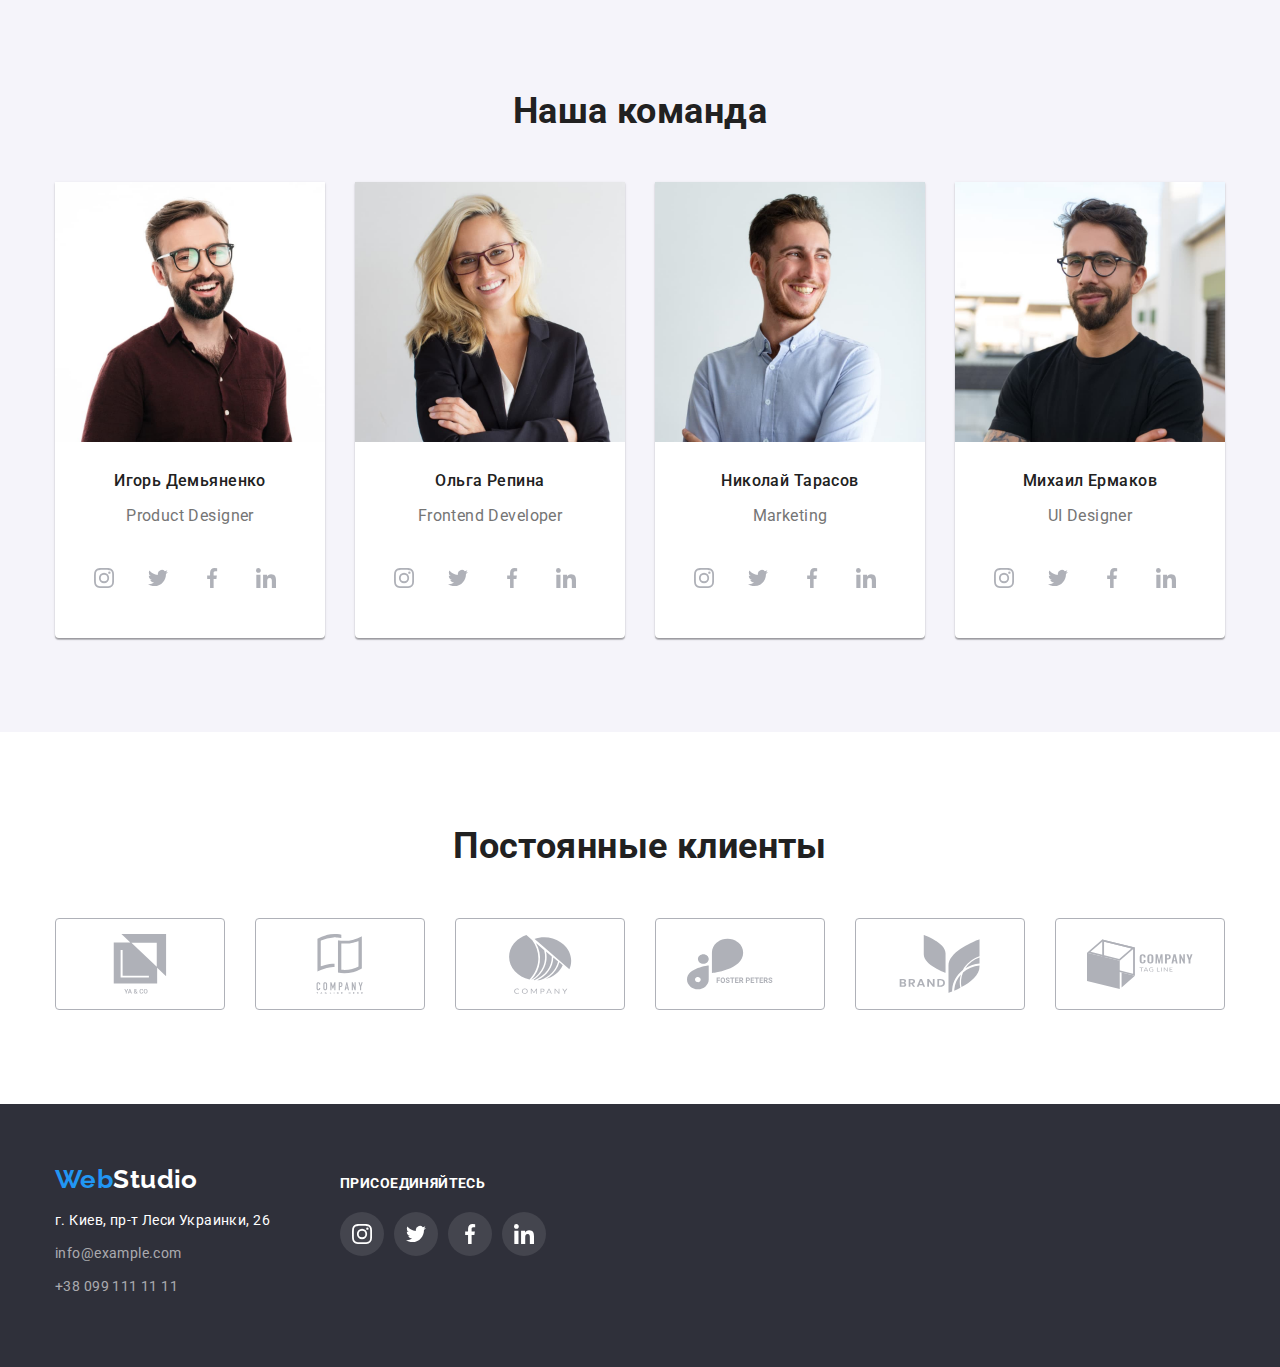
==== commit 7e57f1e8: "Модальное окно" ====
--- a/index.html
+++ b/index.html
@@ -50,12 +50,13 @@
     <section class="hero">
         <div class="container">
             <h1 class="hero-title">Эффективные решения <br/>для вашего бизнеса</h1>
-            <button class="hero-button" type="button">Заказать услугу</button>
-            <div class="backdrop is-hidden">
+            <button class="hero-button" type="button" data-modal-open>Заказать услугу</button>
+
+            <div class="backdrop is-hidden" data-modal>
                 <div class="modal">
-                    <button class="close-button">
-                        <svg>
-                            <use></use>
+                    <button class="close-button" data-modal-close>
+                        <svg class="close-icon" width="18" height="18">
+                            <use href="./images/sprite.svg#close-button"></use>
                         </svg>
                     </button>
                 </div>
--- a/css/styles.css
+++ b/css/styles.css
@@ -225,6 +225,50 @@
   box-shadow: 0px 4px 4px rgba(0, 0, 0, 0.15);
 }
 
+/* Modal window */
+.backdrop {
+  position: fixed;
+  top: 0;
+  left: 0;
+  width: 100%;
+  height: 100%;
+}
+
+.backdrop.is-hidden {
+  opacity: 0;
+  pointer-events: none;
+}
+
+.modal {
+  position: absolute;
+  top: 50%;
+  left: 50%;
+  transform: translate(-50%, -50%);
+  width: 528px;
+  height: 581px;
+  background-color: var(--white-color);
+  box-shadow: 0px 1px 3px rgba(0, 0, 0, 0.12), 0px 1px 1px rgba(0, 0, 0, 0.14),
+    0px 2px 1px rgba(0, 0, 0, 0.2);
+  border-radius: 4px;
+}
+
+.close-button {
+  position: absolute;
+  cursor: pointer;
+  top: 8px;
+  right: 8px;
+  width: 30px;
+  height: 30px;
+  display: inline-flex;
+  align-self: flex-start;
+  justify-content: center;
+  align-items: center;
+  border-radius: 50%;
+  border-color: var(--white-color);
+  border: 1px solid rgba(0, 0, 0, 0.1);
+  box-sizing: border-box;
+}
+
 /* Features */
 .features {
   display: flex;
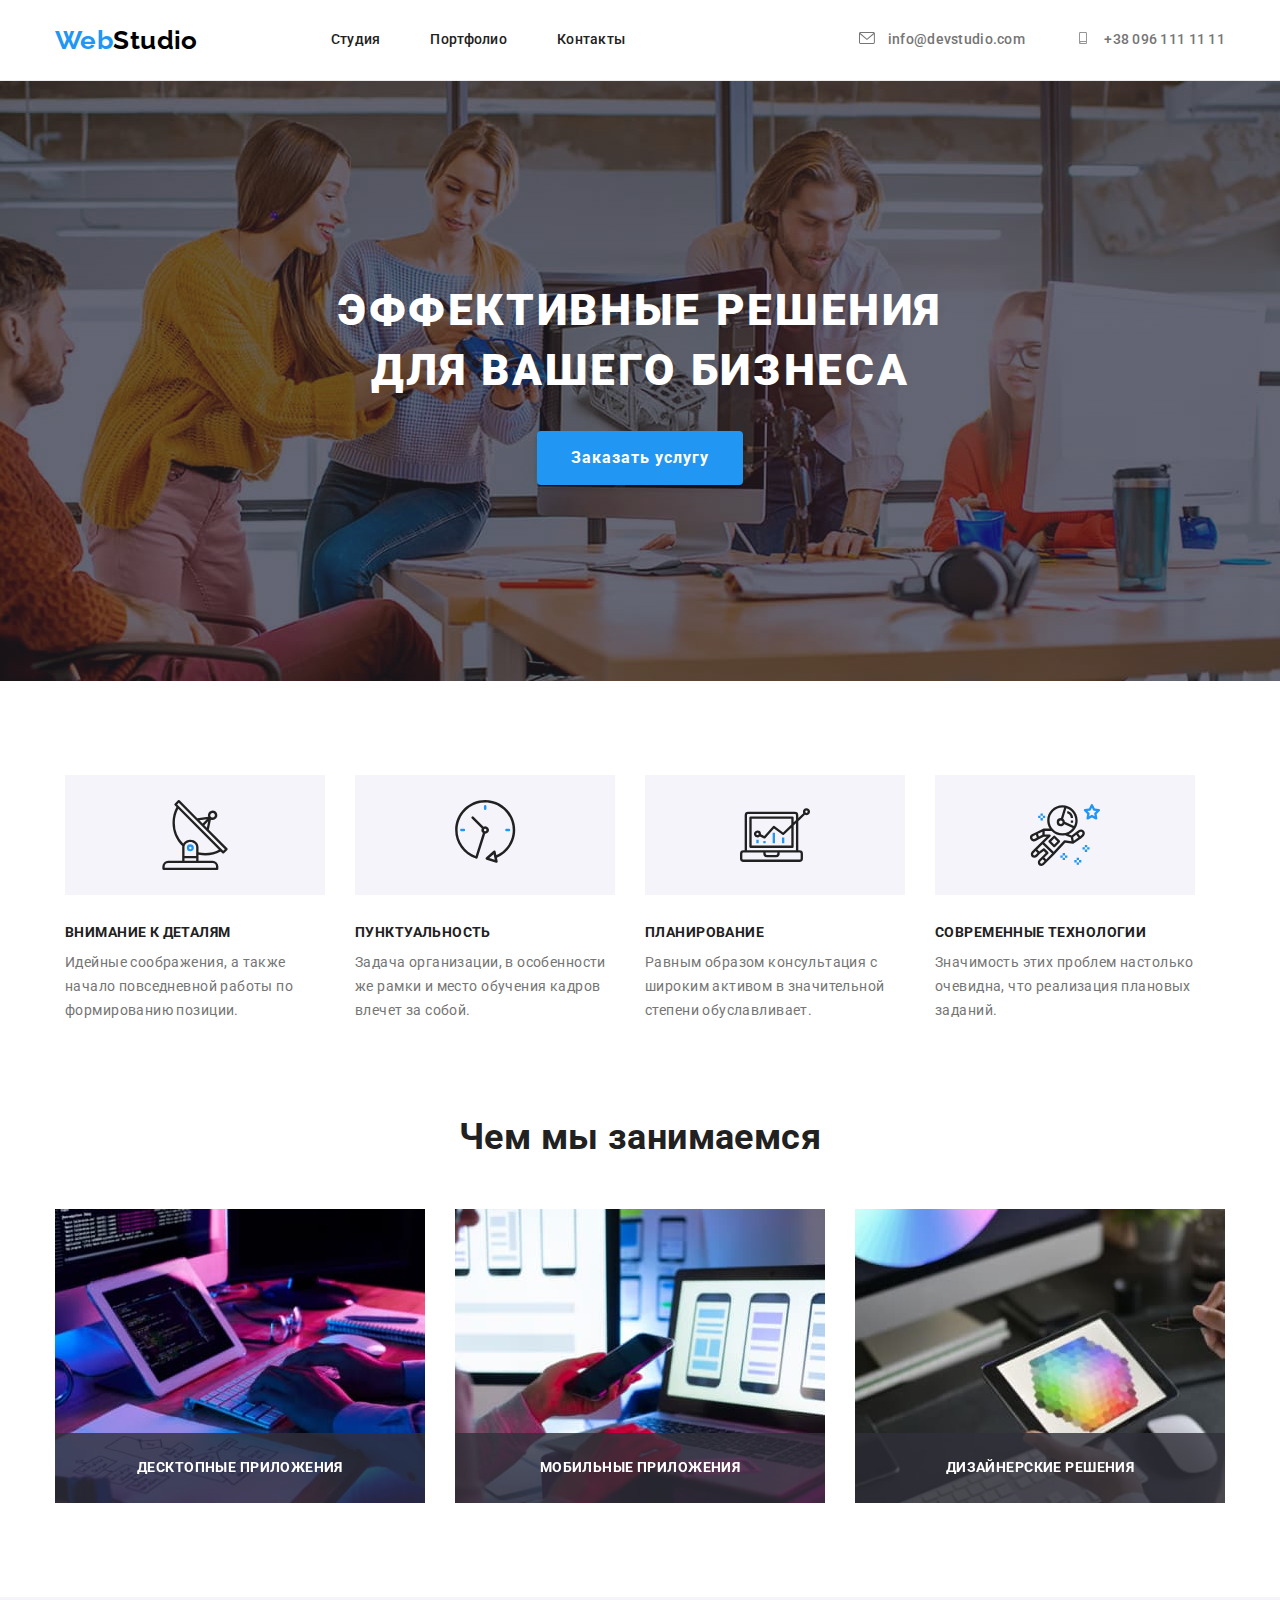
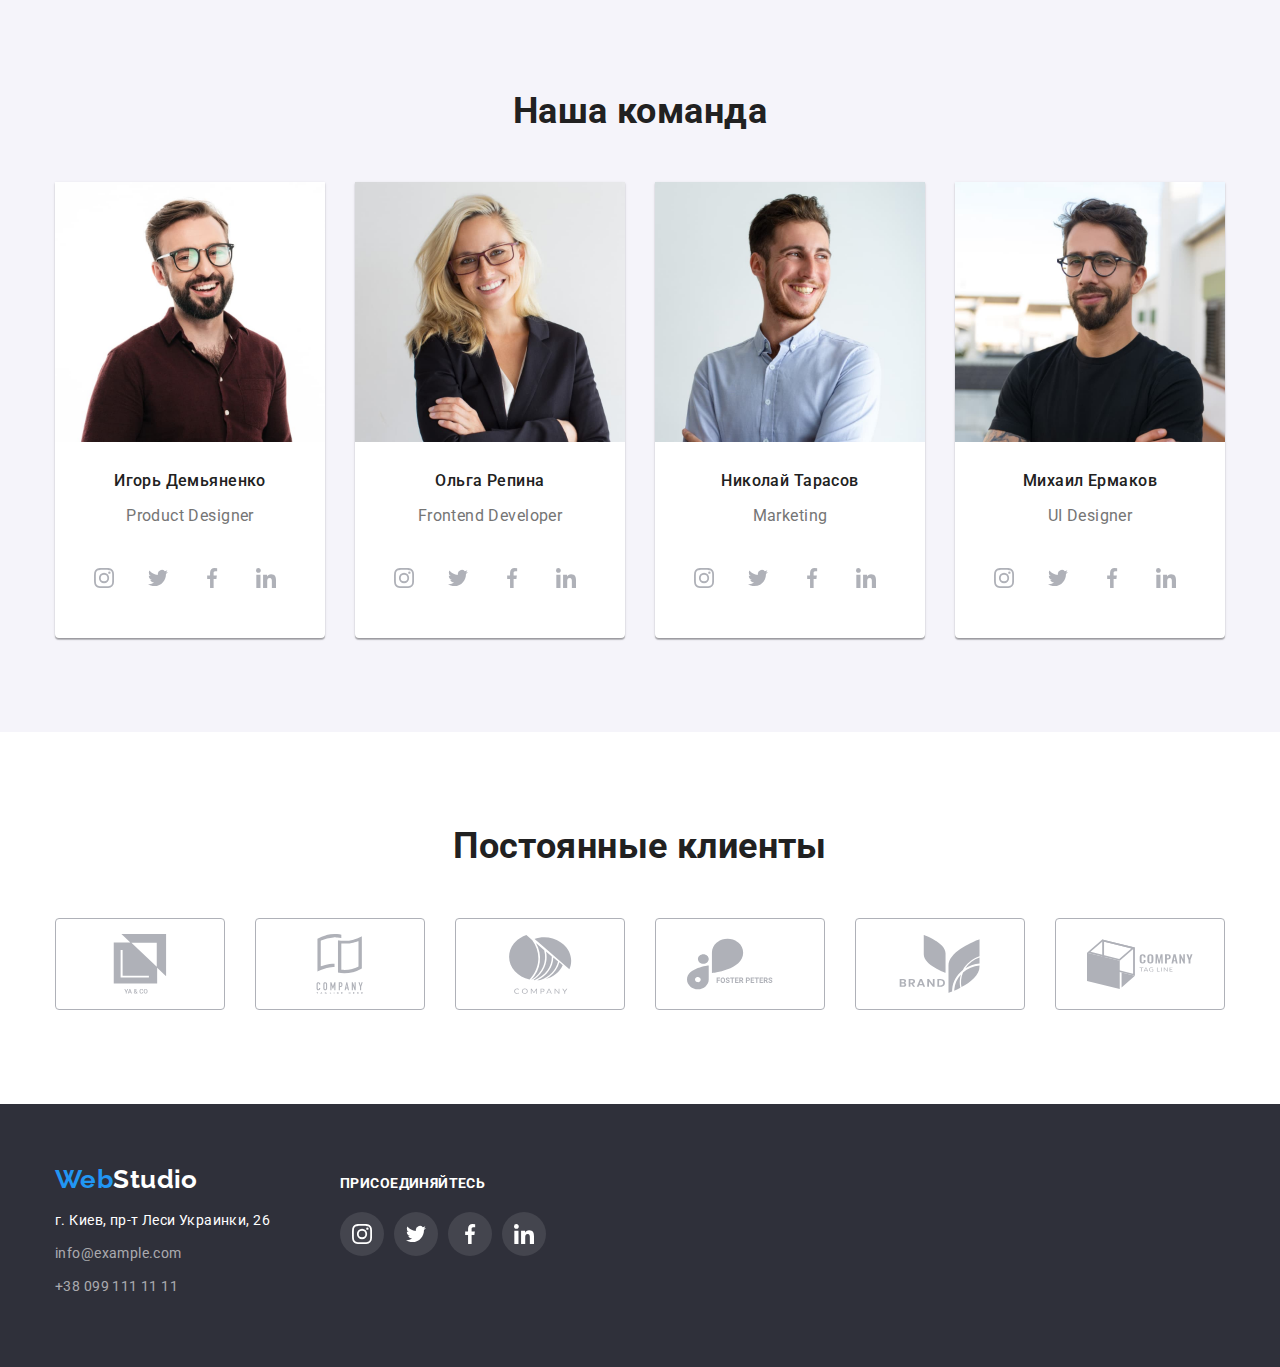
==== commit bc932b75: "Модальное окно" ====
--- a/index.html
+++ b/index.html
@@ -408,5 +408,6 @@
         </div>
     </footer>
 
+    <script src="./js/modal.js"></script>
     </body>
 </html>
--- a/css/styles.css
+++ b/css/styles.css
@@ -7,11 +7,12 @@
   --secondary-color: #2f303a;
   --background-color: #f5f4fa;
   --border-color: #ececec;
+  /* color icon */
   --nav-icon: #757575;
   --primary-icon: #afb1b8;
   --secondary-icon: #2196f3;
   --third-icon: #ffffff;
-  --transition: cubic-bezier(0.4, 0, 0.2, 1);
+  --transition-timing: cubic-bezier(0.4, 0, 0.2, 1);
 }
 
 /* HTML box */
@@ -28,7 +29,7 @@
 /* Container */
 .container {
   width: 1200px;
-  margin: auto;
+  margin: 0 auto;
   padding-right: 15px;
   padding-left: 15px;
 }
@@ -97,6 +98,8 @@
 /* Site nav */
 .site-nav {
   display: flex;
+  margin-top: 0;
+  margin-bottom: 0;
   margin-left: 93px;
 }
 
@@ -113,7 +116,10 @@
 
   display: block;
   margin-bottom: 0px;
-  transition: color 250ms var(--transition);
+  padding-top: 32px;
+  padding-bottom: 32px;
+
+  transition: color 250ms var(--transition-timing);
 }
 
 .site-nav .nav-link:hover,
@@ -126,18 +132,25 @@
 
 .site-nav .nav-link {
   position: relative;
+  display: block;
 }
 
 .site-nav .nav-link::after {
   content: '';
   position: absolute;
   display: block;
-  bottom: 0;
+  bottom: -1px;
   left: 0;
   width: 100%;
   height: 4px;
   background-color: var(--accent-color);
   border-radius: 2px;
+  opacity: 0;
+  transition: opacity 250ms var(--transition-timing);
+}
+
+.site-nav .nav-link:hover::after {
+  opacity: 1;
 }
 
 /* Contacts */
@@ -164,7 +177,7 @@
   letter-spacing: 0.02em;
 
   fill: var(--nav-icon);
-  transition: color 250ms var(--transition), fill 250ms var(--transition);
+  transition: color 250ms var(--transition-timing), fill 250ms var(--transition-timing);
 }
 
 /* Стили для index.html */
@@ -216,6 +229,9 @@
   min-width: 200px;
   border-color: transparent;
   box-shadow: 0px 4px 4px rgba(0, 0, 0, 0.15);
+
+  transition: background-color 250ms var(--transition-timing),
+    box-shadow 250ms var(--transition-timing);
 }
 
 .hero-button:hover,
@@ -442,7 +458,7 @@
   margin-right: 10px;
   fill: var(--primary-icon);
 
-  transition: fill 250ms var(--transition), background-color 250ms var(--transition);
+  transition: fill 250ms var(--transition-timing), background-color 250ms var(--transition-timing);
 }
 
 .team-icon:hover,
@@ -486,7 +502,7 @@
   justify-content: center;
   align-items: center;
 
-  transition: fill 250ms var(--transition), border 250ms var(--transition);
+  transition: fill 250ms var(--transition-timing), border 250ms var(--transition-timing);
 }
 
 .client-list .client-link {
@@ -512,8 +528,8 @@
 
   display: flex;
   justify-content: center;
-  transition: color 250ms var(--transition), background-color 250ms var(--transition),
-    box-shadow 250ms var(--transition);
+  transition: color 250ms var(--transition-timing), background-color 250ms var(--transition-timing),
+    box-shadow 250ms var(--transition-timing);
 }
 
 .filter .btn {
@@ -550,6 +566,8 @@
   width: 370px;
   margin: 15px;
   border: 1px solid var(--border-color);
+
+  /* transition: box-shadow 250ms var(--transition); */
 }
 
 .card-set > .card-item:hover {
@@ -585,6 +603,42 @@
   padding-bottom: 0;
 }
 
+.card {
+  position: relative;
+  overflow: hidden;
+}
+
+.portfolio-overlay {
+  position: absolute;
+  bottom: 0;
+  left: 0;
+  width: 100%;
+  height: 100%;
+  padding: 63px 24px;
+  transform: translateY(100%);
+  visibility: hidden;
+  background-color: rgba(33, 150, 243, 0.9);
+
+  transition: transform 250ms var(--transition-timing), visibility 250ms var(--transition-timing),
+    background-color 250ms var(--transition-timing);
+}
+
+.card:hover .portfolio-overlay,
+.card:focus .portfolio-overlay {
+  transform: translateY(0%);
+  visibility: visible;
+}
+
+.overlay-text {
+  color: #ffffff;
+  font-size: 18px;
+  line-height: 1.56;
+  letter-spacing: 0.03em;
+
+  margin: 0;
+  padding: 0;
+}
+
 /* Footer */
 .page-footer {
   background-color: var(--secondary-color);
@@ -598,6 +652,7 @@
   font-size: 26px;
   line-height: 1.19;
   text-decoration: none;
+
   display: block;
 }
 
@@ -638,7 +693,7 @@
 
   display: inline-block;
   margin-bottom: 9px;
-  transition: color 250ms var(--transition);
+  transition: color 250ms var(--transition-timing);
 }
 
 /* Join */
@@ -649,6 +704,7 @@
   line-height: 1.14;
   letter-spacing: 0.03em;
   text-transform: uppercase;
+
   margin-top: 0;
   margin-bottom: 20px;
 }
@@ -670,7 +726,8 @@
   fill: var(--third-icon);
   background-color: rgba(255, 255, 255, 0.1);
 
-  transition: fill 250ms var(--transition), background-color 250ms var(--transition);
+  transition: fill 250ms var(--transition-timing), background-color 250ms var(--transition-timing),
+    filter 250ms var(--transition-timing);
 }
 
 .join-icon:hover,
